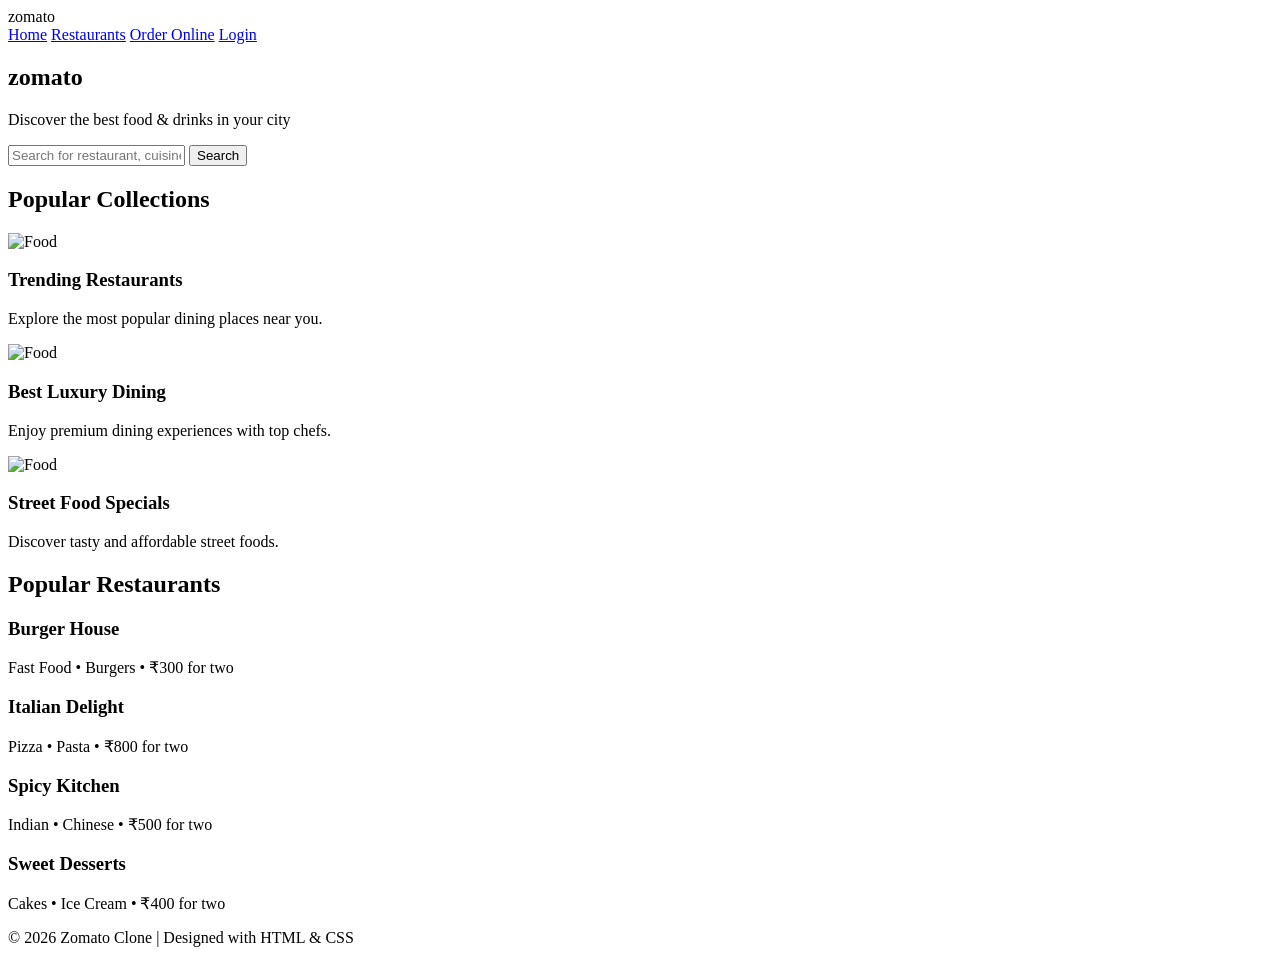
==== index.html @ 77cdd19b "Added index page" ====
<!DOCTYPE html>
<html lang="en">
<head>
  <meta charset="UTF-8">
  <meta name="viewport" content="width=device-width, initial-scale=1.0">

  <title>Zomato Clone</title>

  <link rel="stylesheet" href="style.css">
</head>

<body>

  <!-- Header -->

  <header>

    <div class="logo">zomato</div>

    <nav>
      <a href="#">Home</a>
      <a href="#">Restaurants</a>
      <a href="#">Order Online</a>
      <a href="#">Login</a>
    </nav>

  </header>

  <!-- Hero Section -->

  <section class="hero">

    <div class="hero-content">

      <h1>zomato</h1>

      <p>Discover the best food & drinks in your city</p>

      <div class="search-box">

        <input type="text" placeholder="Search for restaurant, cuisine or dish">

        <button>Search</button>

      </div>

    </div>

  </section>

  <!-- Collections Section -->

  <section class="collections">

    <h2>Popular Collections</h2>

    <div class="card-container">

      <div class="card">

        <img src="https://images.unsplash.com/photo-1504674900247-0877df9cc836?q=80&w=1200&auto=format&fit=crop" alt="Food">

        <div class="card-content">

          <h3>Trending Restaurants</h3>

          <p>Explore the most popular dining places near you.</p>

        </div>

      </div>

      <div class="card">

        <img src="https://images.unsplash.com/photo-1540189549336-e6e99c3679fe?q=80&w=1200&auto=format&fit=crop" alt="Food">

        <div class="card-content">

          <h3>Best Luxury Dining</h3>

          <p>Enjoy premium dining experiences with top chefs.</p>

        </div>

      </div>

      <div class="card">

        <img src="https://images.unsplash.com/photo-1550547660-d9450f859349?q=80&w=1200&auto=format&fit=crop" alt="Food">

        <div class="card-content">

          <h3>Street Food Specials</h3>

          <p>Discover tasty and affordable street foods.</p>

        </div>

      </div>

    </div>

  </section>

  <!-- Restaurants -->

  <section class="restaurants">

    <h2>Popular Restaurants</h2>

    <div class="restaurant-list">

      <div class="restaurant">

        <h3>Burger House</h3>

        <p>Fast Food • Burgers • ₹300 for two</p>

      </div>

      <div class="restaurant">

        <h3>Italian Delight</h3>

        <p>Pizza • Pasta • ₹800 for two</p>

      </div>

      <div class="restaurant">

        <h3>Spicy Kitchen</h3>

        <p>Indian • Chinese • ₹500 for two</p>

      </div>

      <div class="restaurant">

        <h3>Sweet Desserts</h3>

        <p>Cakes • Ice Cream • ₹400 for two</p>

      </div>

    </div>

  </section>

  <!-- Footer -->

  <footer>

    <p>© 2026 Zomato Clone | Designed with HTML & CSS</p>

  </footer>

</body>
</html>
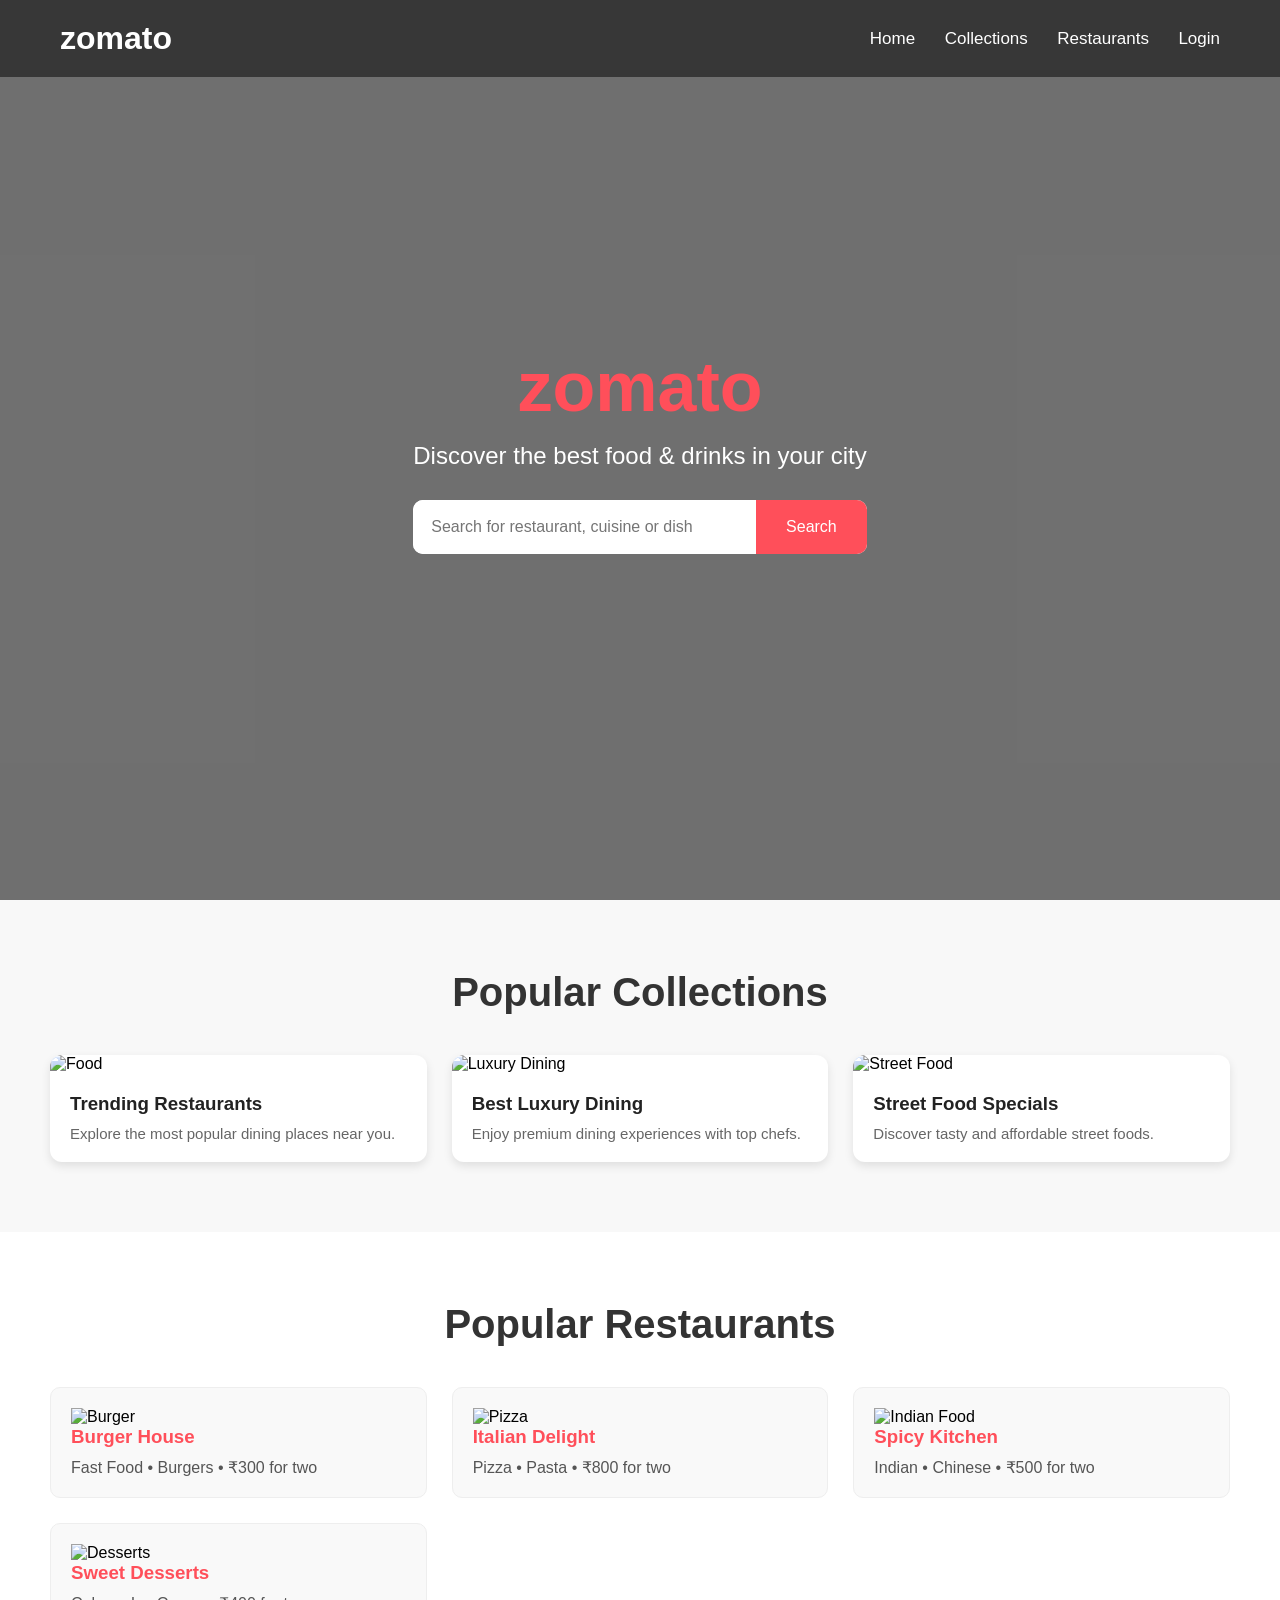
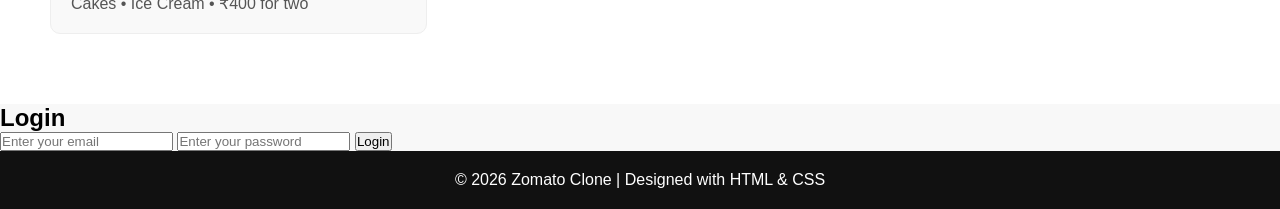
==== commit 3de4cd91: "New index file" ====
--- a/index.html
+++ b/index.html
@@ -1,158 +1,214 @@
 <!DOCTYPE html>
 <html lang="en">
+
 <head>
-  <meta charset="UTF-8">
-  <meta name="viewport" content="width=device-width, initial-scale=1.0">
-
-  <title>Zomato Clone</title>
-
-  <link rel="stylesheet" href="style.css">
+
+    <meta charset="UTF-8">
+    <meta name="viewport" content="width=device-width, initial-scale=1.0">
+
+    <title>Zomato Clone</title>
+
+    <link rel="stylesheet" href="style.css">
+
 </head>
 
 <body>
 
-  <!-- Header -->
-
-  <header>
-
-    <div class="logo">zomato</div>
-
-    <nav>
-      <a href="#">Home</a>
-      <a href="#">Restaurants</a>
-      <a href="#">Order Online</a>
-      <a href="#">Login</a>
-    </nav>
-
-  </header>
-
-  <!-- Hero Section -->
-
-  <section class="hero">
-
-    <div class="hero-content">
-
-      <h1>zomato</h1>
-
-      <p>Discover the best food & drinks in your city</p>
-
-      <div class="search-box">
-
-        <input type="text" placeholder="Search for restaurant, cuisine or dish">
-
-        <button>Search</button>
-
-      </div>
-
-    </div>
-
-  </section>
-
-  <!-- Collections Section -->
-
-  <section class="collections">
-
-    <h2>Popular Collections</h2>
-
-    <div class="card-container">
-
-      <div class="card">
-
-        <img src="https://images.unsplash.com/photo-1504674900247-0877df9cc836?q=80&w=1200&auto=format&fit=crop" alt="Food">
-
-        <div class="card-content">
-
-          <h3>Trending Restaurants</h3>
-
-          <p>Explore the most popular dining places near you.</p>
+    <!-- Header -->
+
+    <header>
+
+        <div class="logo">zomato</div>
+
+        <nav>
+
+            <a href="#home">Home</a>
+            <a href="#collections">Collections</a>
+            <a href="#restaurants">Restaurants</a>
+            <a href="#login">Login</a>
+
+        </nav>
+
+    </header>
+
+    <!-- Hero Section -->
+
+    <section class="hero" id="home">
+
+        <div class="hero-content">
+
+            <h1>zomato</h1>
+
+            <p>Discover the best food & drinks in your city</p>
+
+            <div class="search-box">
+
+                <input type="text"
+                    placeholder="Search for restaurant, cuisine or dish">
+
+                <button>Search</button>
+
+            </div>
 
         </div>
 
-      </div>
-
-      <div class="card">
-
-        <img src="https://images.unsplash.com/photo-1540189549336-e6e99c3679fe?q=80&w=1200&auto=format&fit=crop" alt="Food">
-
-        <div class="card-content">
-
-          <h3>Best Luxury Dining</h3>
-
-          <p>Enjoy premium dining experiences with top chefs.</p>
+    </section>
+
+    <!-- Collections -->
+
+    <section class="collections" id="collections">
+
+        <h2>Popular Collections</h2>
+
+        <div class="card-container">
+
+            <div class="card">
+
+                <img src="https://images.unsplash.com/photo-1504674900247-0877df9cc836?q=80&w=1200&auto=format&fit=crop"
+                    alt="Food">
+
+                <div class="card-content">
+
+                    <h3>Trending Restaurants</h3>
+
+                    <p>Explore the most popular dining places near you.</p>
+
+                </div>
+
+            </div>
+
+            <div class="card">
+
+                <img src="https://images.unsplash.com/photo-1540189549336-e6e99c3679fe?q=80&w=1200&auto=format&fit=crop"
+                    alt="Luxury Dining">
+
+                <div class="card-content">
+
+                    <h3>Best Luxury Dining</h3>
+
+                    <p>Enjoy premium dining experiences with top chefs.</p>
+
+                </div>
+
+            </div>
+
+            <div class="card">
+
+                <img src="https://images.unsplash.com/photo-1550547660-d9450f859349?q=80&w=1200&auto=format&fit=crop"
+                    alt="Street Food">
+
+                <div class="card-content">
+
+                    <h3>Street Food Specials</h3>
+
+                    <p>Discover tasty and affordable street foods.</p>
+
+                </div>
+
+            </div>
 
         </div>
 
-      </div>
-
-      <div class="card">
-
-        <img src="https://images.unsplash.com/photo-1550547660-d9450f859349?q=80&w=1200&auto=format&fit=crop" alt="Food">
-
-        <div class="card-content">
-
-          <h3>Street Food Specials</h3>
-
-          <p>Discover tasty and affordable street foods.</p>
+    </section>
+
+    <!-- Restaurants -->
+
+    <section class="restaurants" id="restaurants">
+
+        <h2>Popular Restaurants</h2>
+
+        <div class="restaurant-list">
+
+            <div class="restaurant">
+
+                <img src="https://images.unsplash.com/photo-1568901346375-23c9450c58cd?q=80&w=1200&auto=format&fit=crop"
+                    alt="Burger">
+
+                <div class="restaurant-content">
+
+                    <h3>Burger House</h3>
+
+                    <p>Fast Food • Burgers • ₹300 for two</p>
+
+                </div>
+
+            </div>
+
+            <div class="restaurant">
+
+                <img src="https://images.unsplash.com/photo-1513104890138-7c749659a591?q=80&w=1200&auto=format&fit=crop"
+                    alt="Pizza">
+
+                <div class="restaurant-content">
+
+                    <h3>Italian Delight</h3>
+
+                    <p>Pizza • Pasta • ₹800 for two</p>
+
+                </div>
+
+            </div>
+
+            <div class="restaurant">
+
+                <img src="https://images.unsplash.com/photo-1585937421612-70a008356fbe?q=80&w=1200&auto=format&fit=crop"
+                    alt="Indian Food">
+
+                <div class="restaurant-content">
+
+                    <h3>Spicy Kitchen</h3>
+
+                    <p>Indian • Chinese • ₹500 for two</p>
+
+                </div>
+
+            </div>
+
+            <div class="restaurant">
+
+                <img src="https://images.unsplash.com/photo-1551024601-bec78aea704b?q=80&w=1200&auto=format&fit=crop"
+                    alt="Desserts">
+
+                <div class="restaurant-content">
+
+                    <h3>Sweet Desserts</h3>
+
+                    <p>Cakes • Ice Cream • ₹400 for two</p>
+
+                </div>
+
+            </div>
 
         </div>
 
-      </div>
-
-    </div>
-
-  </section>
-
-  <!-- Restaurants -->
-
-  <section class="restaurants">
-
-    <h2>Popular Restaurants</h2>
-
-    <div class="restaurant-list">
-
-      <div class="restaurant">
-
-        <h3>Burger House</h3>
-
-        <p>Fast Food • Burgers • ₹300 for two</p>
-
-      </div>
-
-      <div class="restaurant">
-
-        <h3>Italian Delight</h3>
-
-        <p>Pizza • Pasta • ₹800 for two</p>
-
-      </div>
-
-      <div class="restaurant">
-
-        <h3>Spicy Kitchen</h3>
-
-        <p>Indian • Chinese • ₹500 for two</p>
-
-      </div>
-
-      <div class="restaurant">
-
-        <h3>Sweet Desserts</h3>
-
-        <p>Cakes • Ice Cream • ₹400 for two</p>
-
-      </div>
-
-    </div>
-
-  </section>
-
-  <!-- Footer -->
-
-  <footer>
-
-    <p>© 2026 Zomato Clone | Designed with HTML & CSS</p>
-
-  </footer>
+    </section>
+
+    <!-- Login -->
+
+    <section class="login-section" id="login">
+
+        <h2>Login</h2>
+
+        <form>
+
+            <input type="email" placeholder="Enter your email">
+
+            <input type="password" placeholder="Enter your password">
+
+            <button type="submit">Login</button>
+
+        </form>
+
+    </section>
+
+    <!-- Footer -->
+
+    <footer>
+
+        <p>© 2026 Zomato Clone | Designed with HTML & CSS</p>
+
+    </footer>
 
 </body>
+
 </html>
--- a/style.css
+++ b/style.css
@@ -0,0 +1,243 @@
+*{
+  margin:0;
+  padding:0;
+  box-sizing:border-box;
+  font-family:Arial, sans-serif;
+}
+
+body{
+  background:#f8f8f8;
+}
+
+/* Header */
+
+header{
+  background:rgba(0,0,0,0.5);
+  position:absolute;
+  width:100%;
+  padding:20px 60px;
+  display:flex;
+  justify-content:space-between;
+  align-items:center;
+  z-index:100;
+}
+
+.logo{
+  color:white;
+  font-size:32px;
+  font-weight:bold;
+}
+
+nav a{
+  color:white;
+  text-decoration:none;
+  margin-left:25px;
+  font-size:17px;
+  transition:0.3s;
+}
+
+nav a:hover{
+  color:#ff4f5a;
+}
+
+/* Hero Section */
+
+.hero{
+  height:100vh;
+  background:url('https://images.unsplash.com/photo-1504674900247-0877df9cc836?q=80&w=1600&auto=format&fit=crop') no-repeat center center/cover;
+  display:flex;
+  justify-content:center;
+  align-items:center;
+  text-align:center;
+  color:white;
+  position:relative;
+}
+
+.hero::before{
+  content:'';
+  position:absolute;
+  top:0;
+  left:0;
+  width:100%;
+  height:100%;
+  background:rgba(0,0,0,0.55);
+}
+
+.hero-content{
+  position:relative;
+  z-index:2;
+  max-width:800px;
+  padding:20px;
+}
+
+.hero-content h1{
+  font-size:70px;
+  margin-bottom:15px;
+  color:#ff4f5a;
+}
+
+.hero-content p{
+  font-size:24px;
+  margin-bottom:30px;
+}
+
+.search-box{
+  display:flex;
+  background:white;
+  border-radius:10px;
+  overflow:hidden;
+  max-width:700px;
+  margin:auto;
+}
+
+.search-box input{
+  flex:1;
+  padding:18px;
+  border:none;
+  outline:none;
+  font-size:16px;
+}
+
+.search-box button{
+  background:#ff4f5a;
+  color:white;
+  border:none;
+  padding:18px 30px;
+  cursor:pointer;
+  font-size:16px;
+  transition:0.3s;
+}
+
+.search-box button:hover{
+  background:#e63e49;
+}
+
+/* Collections */
+
+.collections{
+  padding:70px 50px;
+}
+
+.collections h2{
+  text-align:center;
+  margin-bottom:40px;
+  font-size:40px;
+  color:#333;
+}
+
+.card-container{
+  display:grid;
+  grid-template-columns:repeat(auto-fit,minmax(250px,1fr));
+  gap:25px;
+}
+
+.card{
+  background:white;
+  border-radius:12px;
+  overflow:hidden;
+  box-shadow:0 4px 10px rgba(0,0,0,0.1);
+  transition:0.3s;
+}
+
+.card:hover{
+  transform:translateY(-8px);
+}
+
+.card img{
+  width:100%;
+  height:220px;
+  object-fit:cover;
+}
+
+.card-content{
+  padding:20px;
+}
+
+.card-content h3{
+  margin-bottom:10px;
+  color:#222;
+}
+
+.card-content p{
+  color:#666;
+  font-size:15px;
+}
+
+/* Restaurants */
+
+.restaurants{
+  padding:70px 50px;
+  background:#fff;
+}
+
+.restaurants h2{
+  text-align:center;
+  margin-bottom:40px;
+  font-size:40px;
+  color:#333;
+}
+
+.restaurant-list{
+  display:grid;
+  grid-template-columns:repeat(auto-fit,minmax(280px,1fr));
+  gap:25px;
+}
+
+.restaurant{
+  background:#f9f9f9;
+  padding:20px;
+  border-radius:10px;
+  transition:0.3s;
+  border:1px solid #eee;
+}
+
+.restaurant:hover{
+  box-shadow:0 4px 12px rgba(0,0,0,0.15);
+}
+
+.restaurant h3{
+  color:#ff4f5a;
+  margin-bottom:10px;
+}
+
+.restaurant p{
+  color:#555;
+}
+
+/* Footer */
+
+footer{
+  background:#111;
+  color:white;
+  text-align:center;
+  padding:20px;
+}
+
+/* Responsive */
+
+@media(max-width:768px){
+
+  header{
+    flex-direction:column;
+  }
+
+  nav{
+    margin-top:15px;
+  }
+
+  .hero-content h1{
+    font-size:50px;
+  }
+
+  .hero-content p{
+    font-size:18px;
+  }
+
+  .search-box{
+    flex-direction:column;
+  }
+
+  .search-box button{
+    width:100%;
+  }
+}
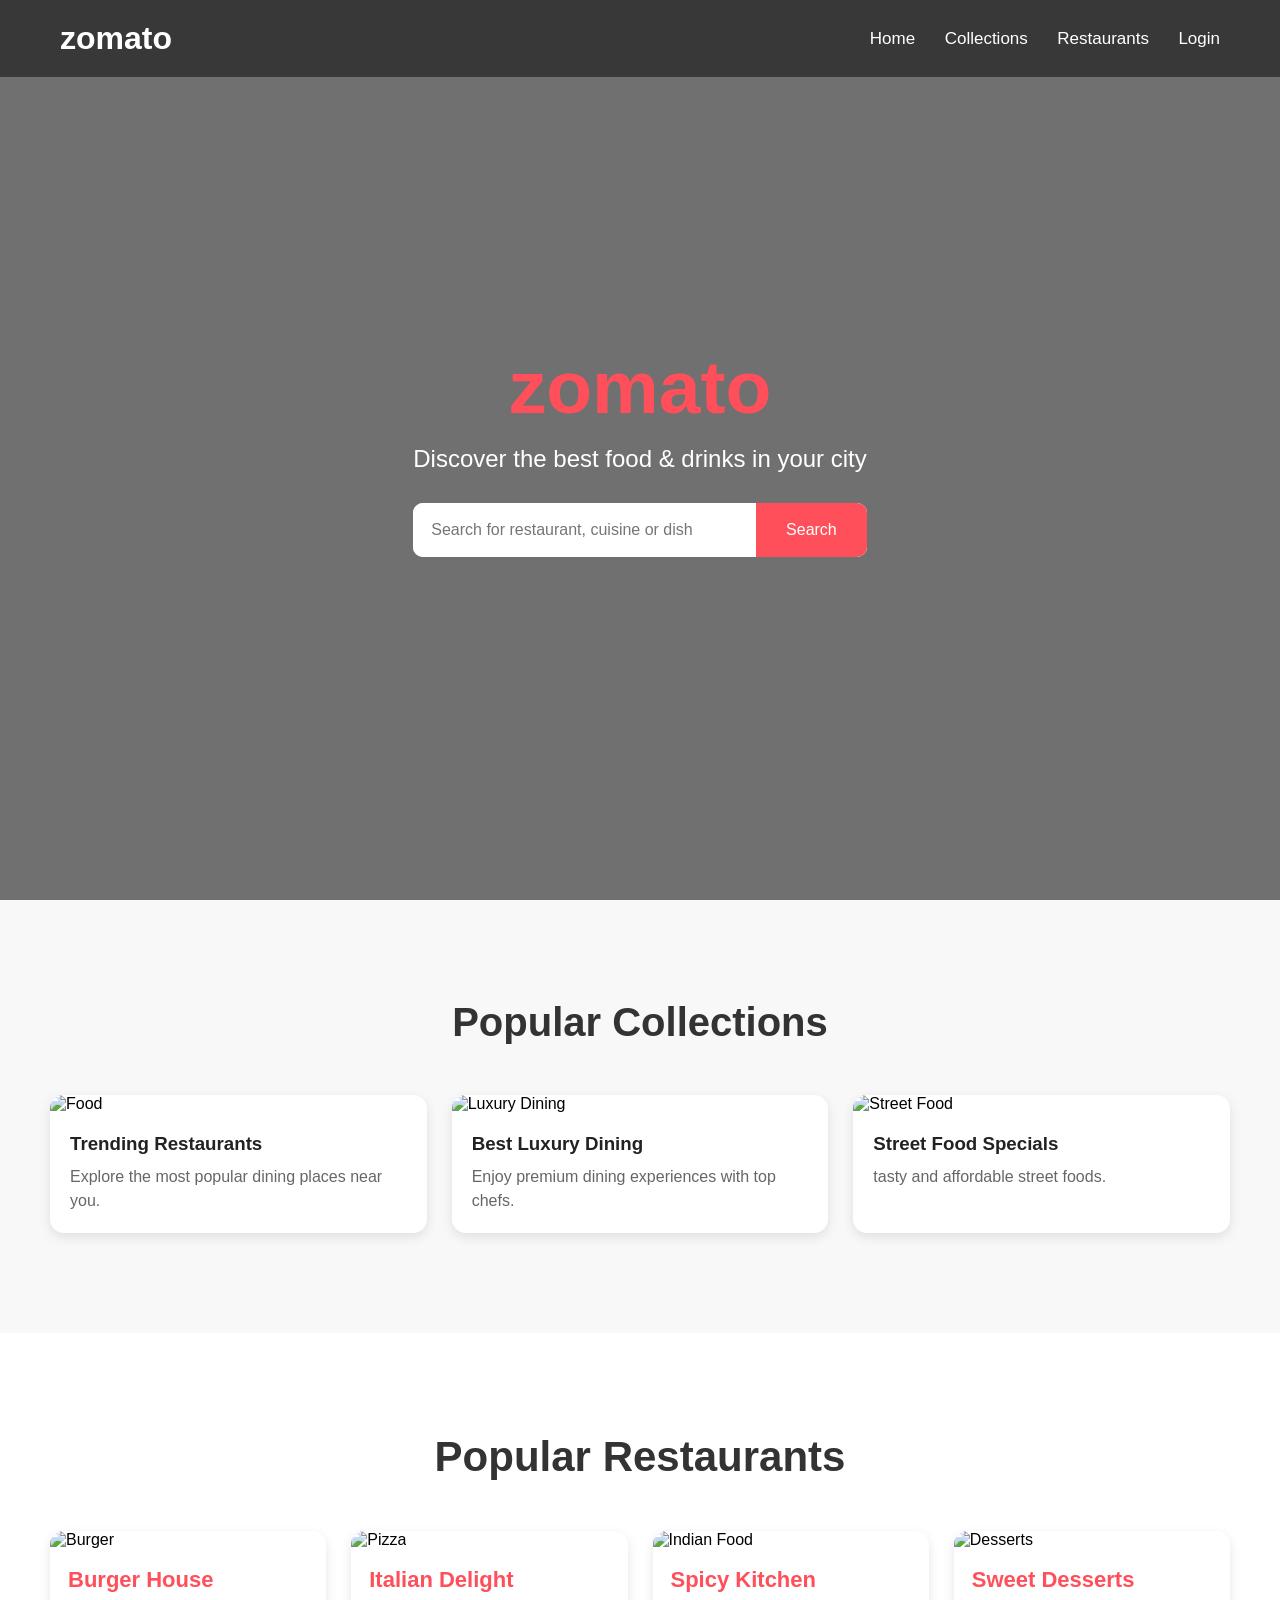
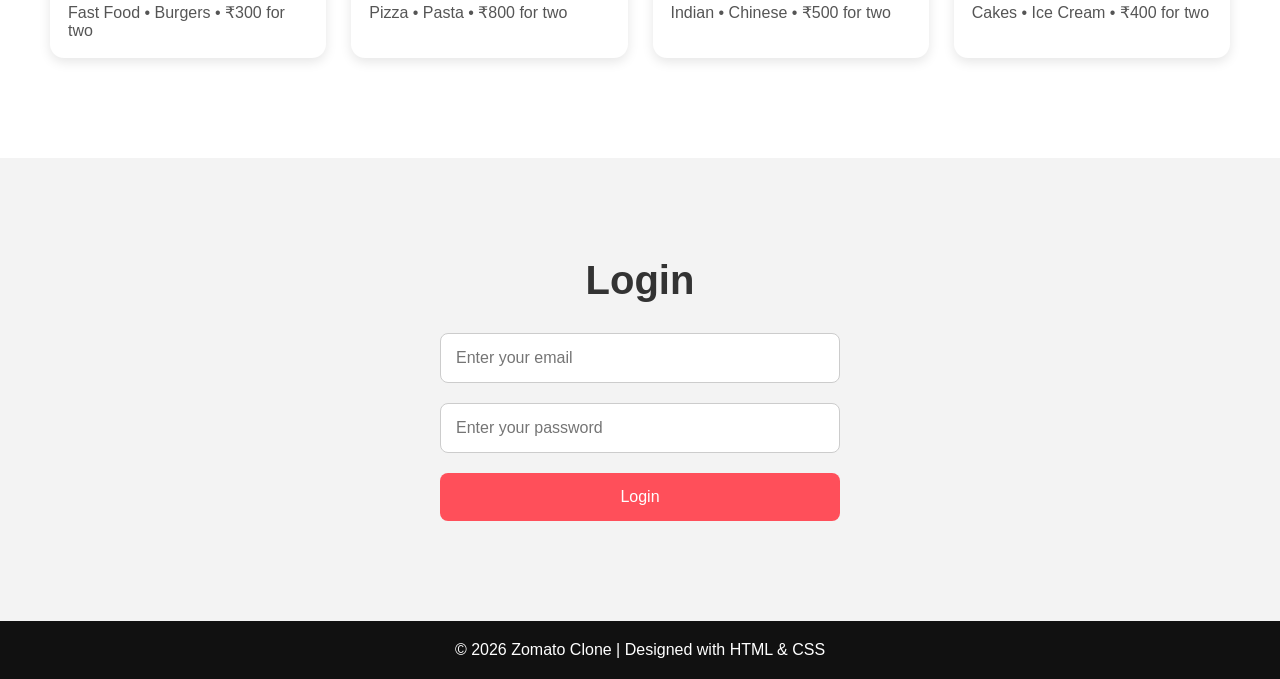
==== commit e34df96b: "updated code" ====
--- a/index.html
+++ b/index.html
@@ -101,7 +101,7 @@
 
                     <h3>Street Food Specials</h3>
 
-                    <p>Discover tasty and affordable street foods.</p>
+                    <p>tasty and affordable street foods.</p>
 
                 </div>
 
--- a/style.css
+++ b/style.css
@@ -1,243 +1,309 @@
-*{
-  margin:0;
-  padding:0;
-  box-sizing:border-box;
-  font-family:Arial, sans-serif;
-}
-
-body{
-  background:#f8f8f8;
+* {
+    margin: 0;
+    padding: 0;
+    box-sizing: border-box;
+    font-family: Arial, sans-serif;
+}
+
+html {
+    scroll-behavior: smooth;
+    scroll-padding-top: 90px;
+}
+
+body {
+    background: #f8f8f8;
 }
 
 /* Header */
 
-header{
-  background:rgba(0,0,0,0.5);
-  position:absolute;
-  width:100%;
-  padding:20px 60px;
-  display:flex;
-  justify-content:space-between;
-  align-items:center;
-  z-index:100;
-}
-
-.logo{
-  color:white;
-  font-size:32px;
-  font-weight:bold;
-}
-
-nav a{
-  color:white;
-  text-decoration:none;
-  margin-left:25px;
-  font-size:17px;
-  transition:0.3s;
-}
-
-nav a:hover{
-  color:#ff4f5a;
+header {
+    background: rgba(0, 0, 0, 0.5);
+    position: fixed;
+    width: 100%;
+    padding: 20px 60px;
+    display: flex;
+    justify-content: space-between;
+    align-items: center;
+    z-index: 1000;
+}
+
+.logo {
+    color: white;
+    font-size: 32px;
+    font-weight: bold;
+}
+
+nav a {
+    color: white;
+    text-decoration: none;
+    margin-left: 25px;
+    font-size: 17px;
+    transition: 0.3s;
+}
+
+nav a:hover {
+    color: #ff4f5a;
 }
 
 /* Hero Section */
 
-.hero{
-  height:100vh;
-  background:url('https://images.unsplash.com/photo-1504674900247-0877df9cc836?q=80&w=1600&auto=format&fit=crop') no-repeat center center/cover;
-  display:flex;
-  justify-content:center;
-  align-items:center;
-  text-align:center;
-  color:white;
-  position:relative;
-}
-
-.hero::before{
-  content:'';
-  position:absolute;
-  top:0;
-  left:0;
-  width:100%;
-  height:100%;
-  background:rgba(0,0,0,0.55);
-}
-
-.hero-content{
-  position:relative;
-  z-index:2;
-  max-width:800px;
-  padding:20px;
-}
-
-.hero-content h1{
-  font-size:70px;
-  margin-bottom:15px;
-  color:#ff4f5a;
-}
-
-.hero-content p{
-  font-size:24px;
-  margin-bottom:30px;
-}
-
-.search-box{
-  display:flex;
-  background:white;
-  border-radius:10px;
-  overflow:hidden;
-  max-width:700px;
-  margin:auto;
-}
-
-.search-box input{
-  flex:1;
-  padding:18px;
-  border:none;
-  outline:none;
-  font-size:16px;
-}
-
-.search-box button{
-  background:#ff4f5a;
-  color:white;
-  border:none;
-  padding:18px 30px;
-  cursor:pointer;
-  font-size:16px;
-  transition:0.3s;
-}
-
-.search-box button:hover{
-  background:#e63e49;
+.hero {
+    height: 100vh;
+    background:
+        linear-gradient(rgba(0,0,0,0.55),
+        rgba(0,0,0,0.55)),
+        url('https://images.unsplash.com/photo-1504674900247-0877df9cc836?q=80&w=1600&auto=format&fit=crop');
+
+    background-size: cover;
+    background-position: center;
+
+    display: flex;
+    justify-content: center;
+    align-items: center;
+    text-align: center;
+
+    color: white;
+}
+
+.hero-content {
+    max-width: 800px;
+    padding: 20px;
+}
+
+.hero-content h1 {
+    font-size: 75px;
+    color: #ff4f5a;
+    margin-bottom: 15px;
+}
+
+.hero-content p {
+    font-size: 24px;
+    margin-bottom: 30px;
+}
+
+.search-box {
+    display: flex;
+    background: white;
+    border-radius: 10px;
+    overflow: hidden;
+    max-width: 700px;
+    margin: auto;
+}
+
+.search-box input {
+    flex: 1;
+    padding: 18px;
+    border: none;
+    outline: none;
+    font-size: 16px;
+}
+
+.search-box button {
+    background: #ff4f5a;
+    color: white;
+    border: none;
+    padding: 18px 30px;
+    cursor: pointer;
+    font-size: 16px;
+    transition: 0.3s;
+}
+
+.search-box button:hover {
+    background: #e63e49;
 }
 
 /* Collections */
 
-.collections{
-  padding:70px 50px;
-}
-
-.collections h2{
-  text-align:center;
-  margin-bottom:40px;
-  font-size:40px;
-  color:#333;
-}
-
-.card-container{
-  display:grid;
-  grid-template-columns:repeat(auto-fit,minmax(250px,1fr));
-  gap:25px;
-}
-
-.card{
-  background:white;
-  border-radius:12px;
-  overflow:hidden;
-  box-shadow:0 4px 10px rgba(0,0,0,0.1);
-  transition:0.3s;
-}
-
-.card:hover{
-  transform:translateY(-8px);
-}
-
-.card img{
-  width:100%;
-  height:220px;
-  object-fit:cover;
-}
-
-.card-content{
-  padding:20px;
-}
-
-.card-content h3{
-  margin-bottom:10px;
-  color:#222;
-}
-
-.card-content p{
-  color:#666;
-  font-size:15px;
+.collections {
+    padding: 100px 50px;
+}
+
+.collections h2 {
+    text-align: center;
+    font-size: 40px;
+    margin-bottom: 50px;
+    color: #333;
+}
+
+.card-container {
+    display: grid;
+    grid-template-columns: repeat(auto-fit, minmax(280px, 1fr));
+    gap: 25px;
+}
+
+.card {
+    background: white;
+    border-radius: 14px;
+    overflow: hidden;
+    box-shadow: 0 4px 12px rgba(0,0,0,0.1);
+    transition: 0.3s;
+}
+
+.card:hover {
+    transform: translateY(-8px);
+}
+
+.card img {
+    width: 100%;
+    height: 230px;
+    object-fit: cover;
+}
+
+.card-content {
+    padding: 20px;
+}
+
+.card-content h3 {
+    margin-bottom: 10px;
+    color: #222;
+}
+
+.card-content p {
+    color: #666;
+    line-height: 1.5;
 }
 
 /* Restaurants */
 
-.restaurants{
-  padding:70px 50px;
-  background:#fff;
-}
-
-.restaurants h2{
-  text-align:center;
-  margin-bottom:40px;
-  font-size:40px;
-  color:#333;
-}
-
-.restaurant-list{
-  display:grid;
-  grid-template-columns:repeat(auto-fit,minmax(280px,1fr));
-  gap:25px;
-}
-
-.restaurant{
-  background:#f9f9f9;
-  padding:20px;
-  border-radius:10px;
-  transition:0.3s;
-  border:1px solid #eee;
-}
-
-.restaurant:hover{
-  box-shadow:0 4px 12px rgba(0,0,0,0.15);
-}
-
-.restaurant h3{
-  color:#ff4f5a;
-  margin-bottom:10px;
-}
-
-.restaurant p{
-  color:#555;
+.restaurants {
+    padding: 100px 50px;
+    background: white;
+}
+
+.restaurants h2 {
+    text-align: center;
+    font-size: 42px;
+    margin-bottom: 50px;
+    color: #333;
+}
+
+.restaurant-list {
+    display: grid;
+    grid-template-columns: repeat(auto-fit, minmax(260px, 1fr));
+    gap: 25px;
+}
+
+.restaurant {
+    background: white;
+    border-radius: 14px;
+    overflow: hidden;
+    box-shadow: 0 4px 12px rgba(0,0,0,0.1);
+    transition: 0.3s;
+}
+
+.restaurant:hover {
+    transform: translateY(-8px);
+}
+
+.restaurant img {
+    width: 100%;
+    height: 220px;
+    object-fit: cover;
+}
+
+.restaurant-content {
+    padding: 18px;
+}
+
+.restaurant-content h3 {
+    color: #ff4f5a;
+    margin-bottom: 10px;
+    font-size: 22px;
+}
+
+.restaurant-content p {
+    color: #555;
+}
+
+/* Login */
+
+.login-section {
+    padding: 100px 20px;
+    background: #f3f3f3;
+    text-align: center;
+}
+
+.login-section h2 {
+    font-size: 40px;
+    margin-bottom: 30px;
+    color: #333;
+}
+
+.login-section form {
+    max-width: 400px;
+    margin: auto;
+    display: flex;
+    flex-direction: column;
+    gap: 20px;
+}
+
+.login-section input {
+    padding: 15px;
+    border: 1px solid #ccc;
+    border-radius: 8px;
+    font-size: 16px;
+}
+
+.login-section button {
+    padding: 15px;
+    border: none;
+    background: #ff4f5a;
+    color: white;
+    border-radius: 8px;
+    font-size: 16px;
+    cursor: pointer;
+    transition: 0.3s;
+}
+
+.login-section button:hover {
+    background: #e63e49;
 }
 
 /* Footer */
 
-footer{
-  background:#111;
-  color:white;
-  text-align:center;
-  padding:20px;
+footer {
+    background: #111;
+    color: white;
+    text-align: center;
+    padding: 20px;
 }
 
 /* Responsive */
 
-@media(max-width:768px){
-
-  header{
-    flex-direction:column;
-  }
-
-  nav{
-    margin-top:15px;
-  }
-
-  .hero-content h1{
-    font-size:50px;
-  }
-
-  .hero-content p{
-    font-size:18px;
-  }
-
-  .search-box{
-    flex-direction:column;
-  }
-
-  .search-box button{
-    width:100%;
-  }
+@media(max-width:768px) {
+
+    header {
+        flex-direction: column;
+        padding: 20px;
+    }
+
+    nav {
+        margin-top: 15px;
+    }
+
+    nav a {
+        margin: 0 10px;
+    }
+
+    .hero-content h1 {
+        font-size: 50px;
+    }
+
+    .hero-content p {
+        font-size: 18px;
+    }
+
+    .search-box {
+        flex-direction: column;
+    }
+
+    .search-box button {
+        width: 100%;
+    }
+
+    .collections,
+    .restaurants {
+        padding: 80px 20px;
+    }
+
 }
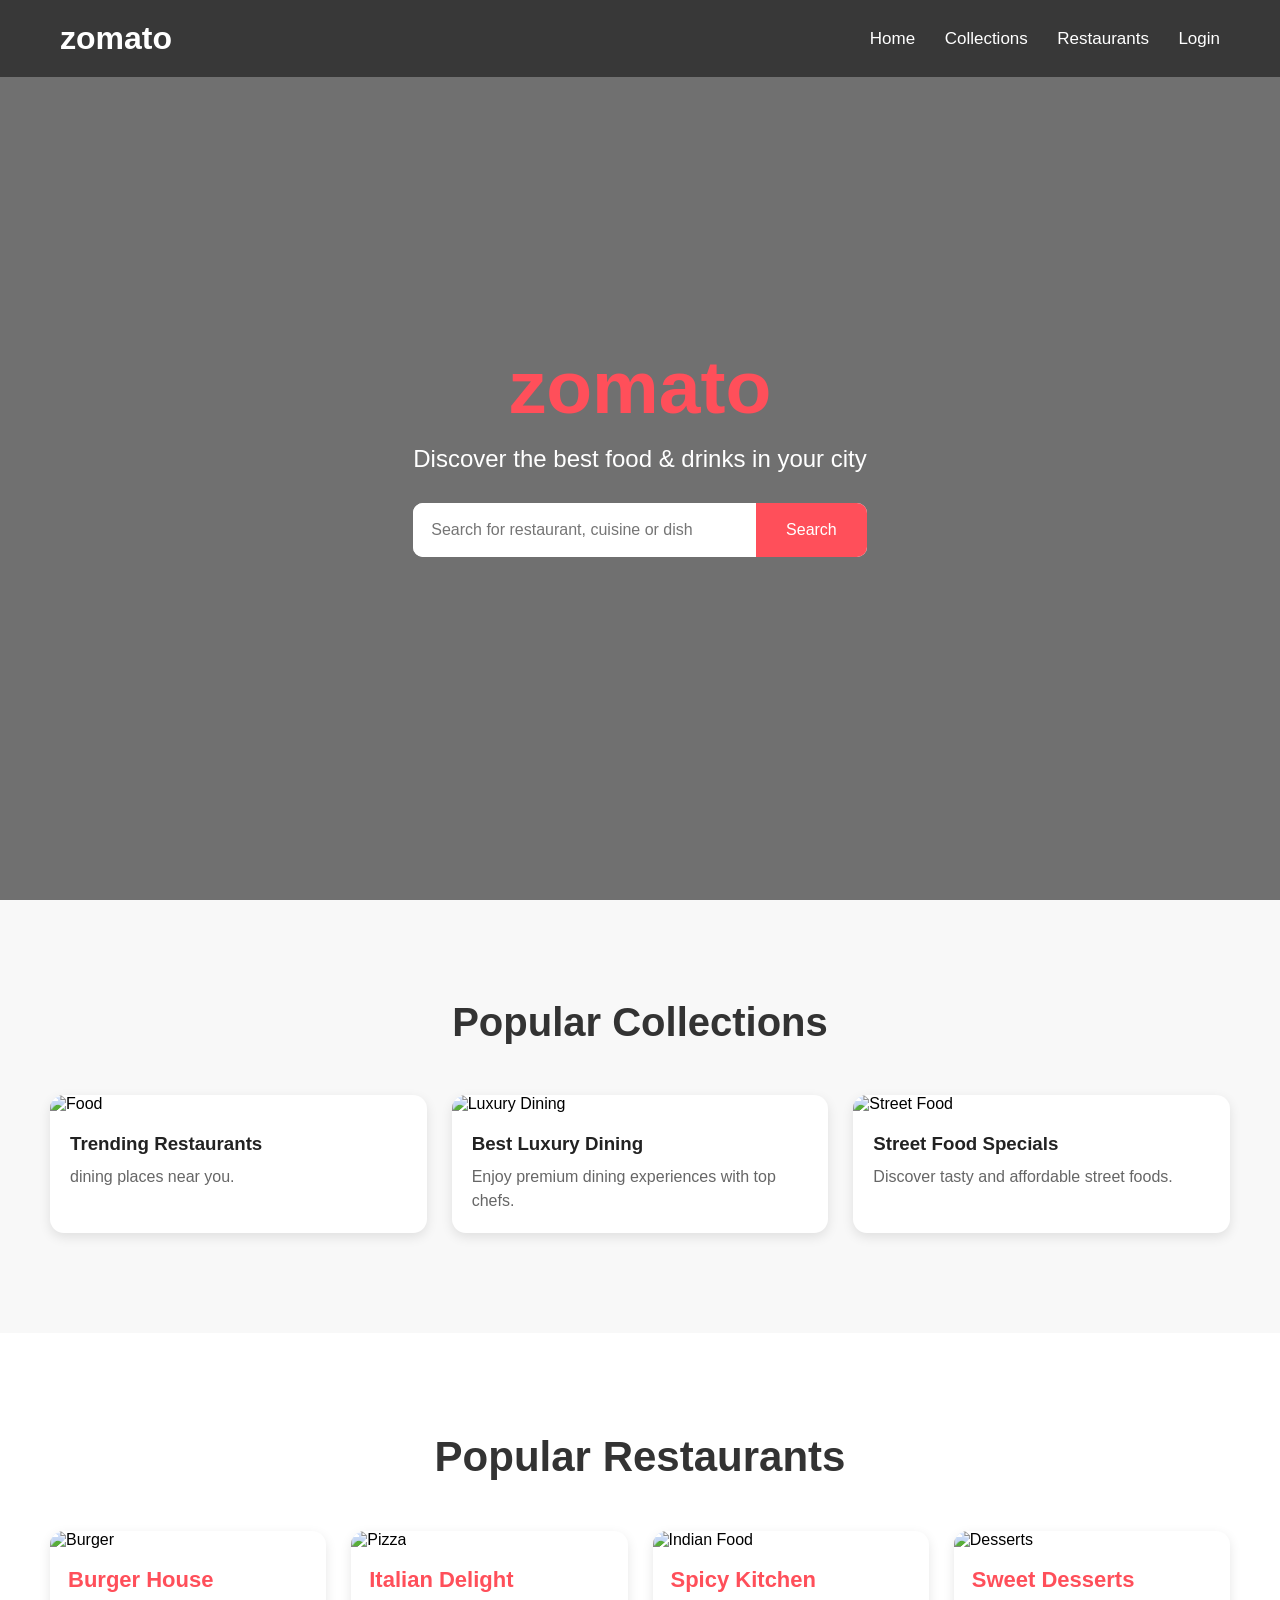
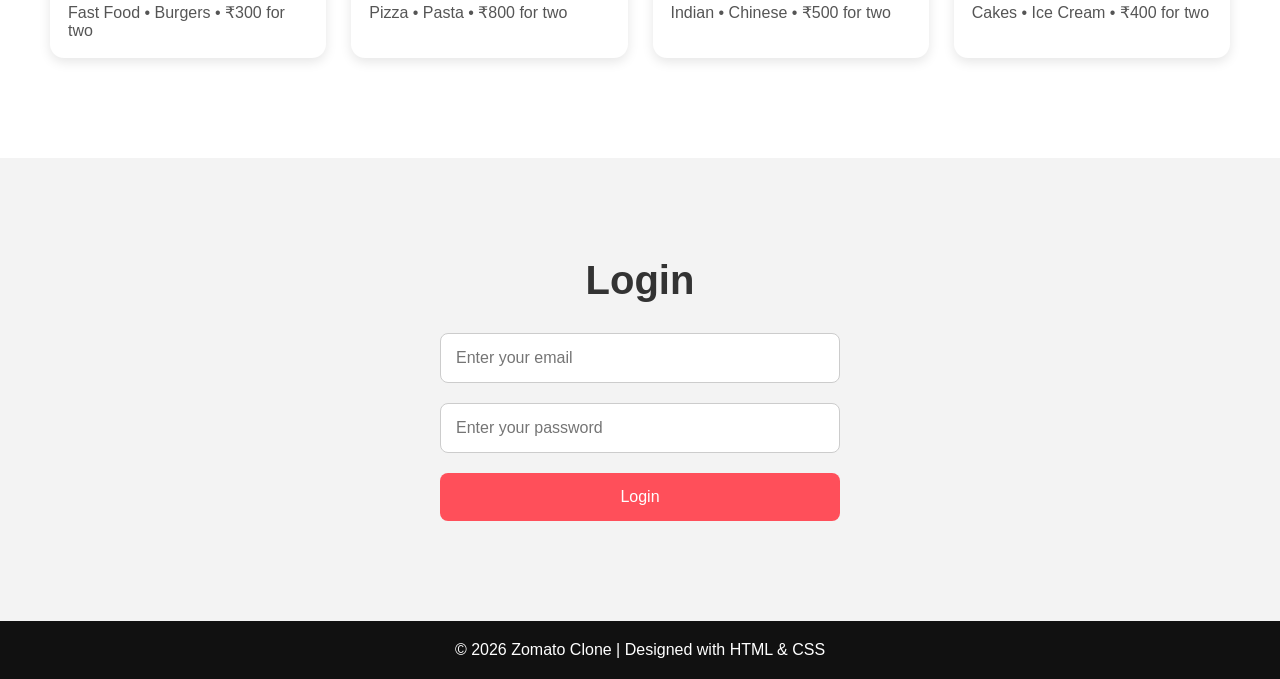
==== commit eb4f09ea: "Updated code" ====
--- a/index.html
+++ b/index.html
@@ -71,7 +71,7 @@
 
                     <h3>Trending Restaurants</h3>
 
-                    <p>Explore the most popular dining places near you.</p>
+                    <p> dining places near you.</p>
 
                 </div>
 
@@ -101,7 +101,7 @@
 
                     <h3>Street Food Specials</h3>
 
-                    <p>tasty and affordable street foods.</p>
+                    <p>Discover tasty and affordable street foods.</p>
 
                 </div>
 
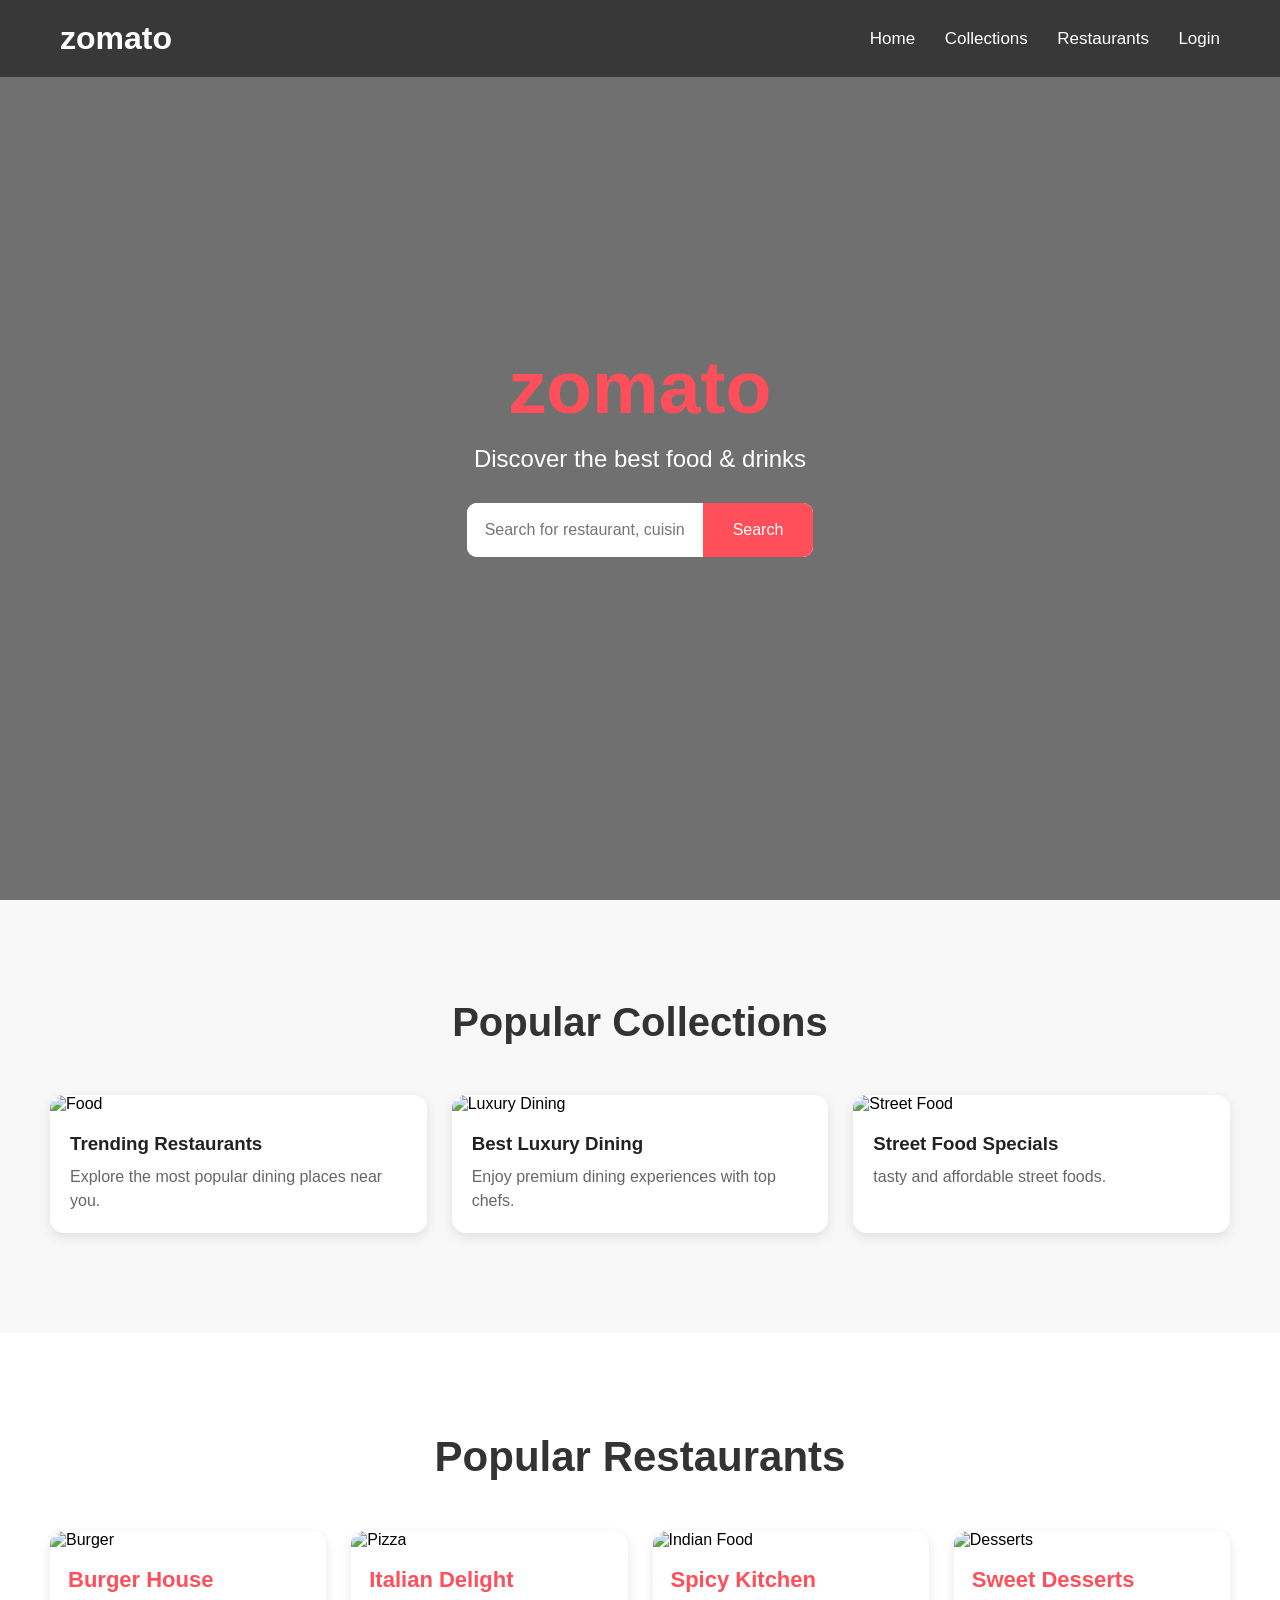
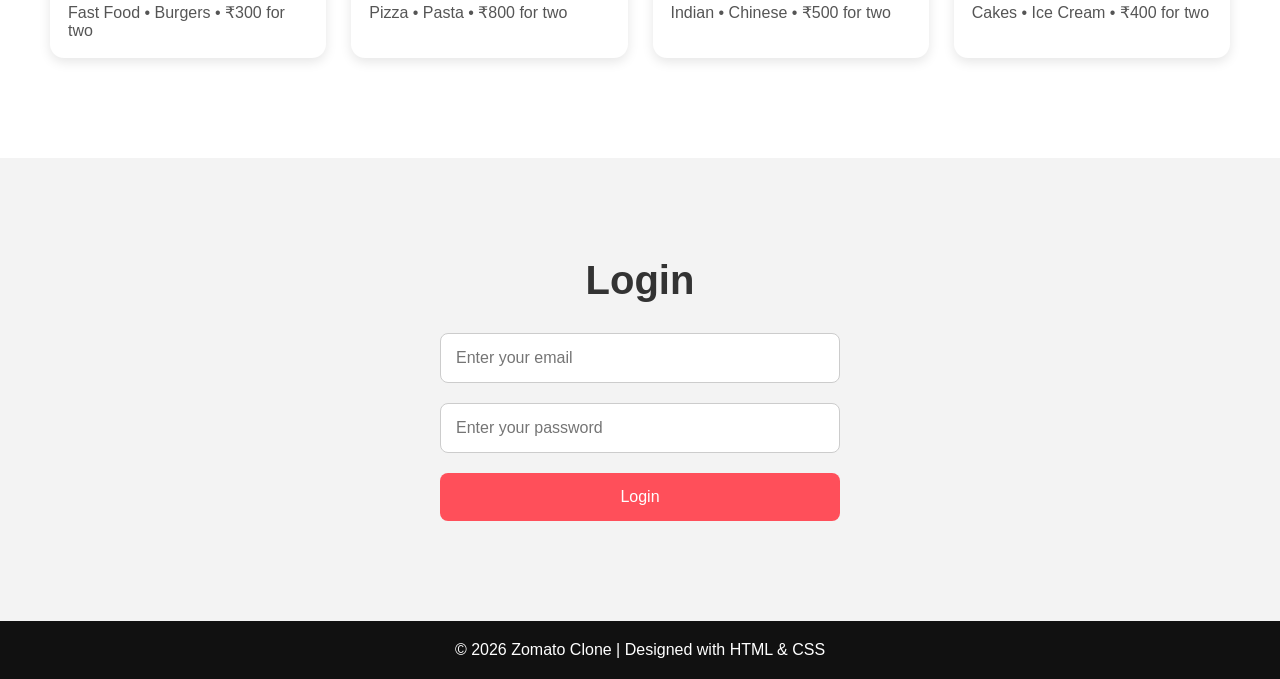
==== commit 227a4835: "changes" ====
--- a/index.html
+++ b/index.html
@@ -39,7 +39,7 @@
 
             <h1>zomato</h1>
 
-            <p>Discover the best food & drinks in your city</p>
+            <p>Discover the best food & drinks</p>
 
             <div class="search-box">
 
@@ -71,7 +71,7 @@
 
                     <h3>Trending Restaurants</h3>
 
-                    <p> dining places near you.</p>
+                    <p>Explore the most popular dining places near you.</p>
 
                 </div>
 
@@ -101,7 +101,7 @@
 
                     <h3>Street Food Specials</h3>
 
-                    <p>Discover tasty and affordable street foods.</p>
+                    <p>tasty and affordable street foods.</p>
 
                 </div>
 
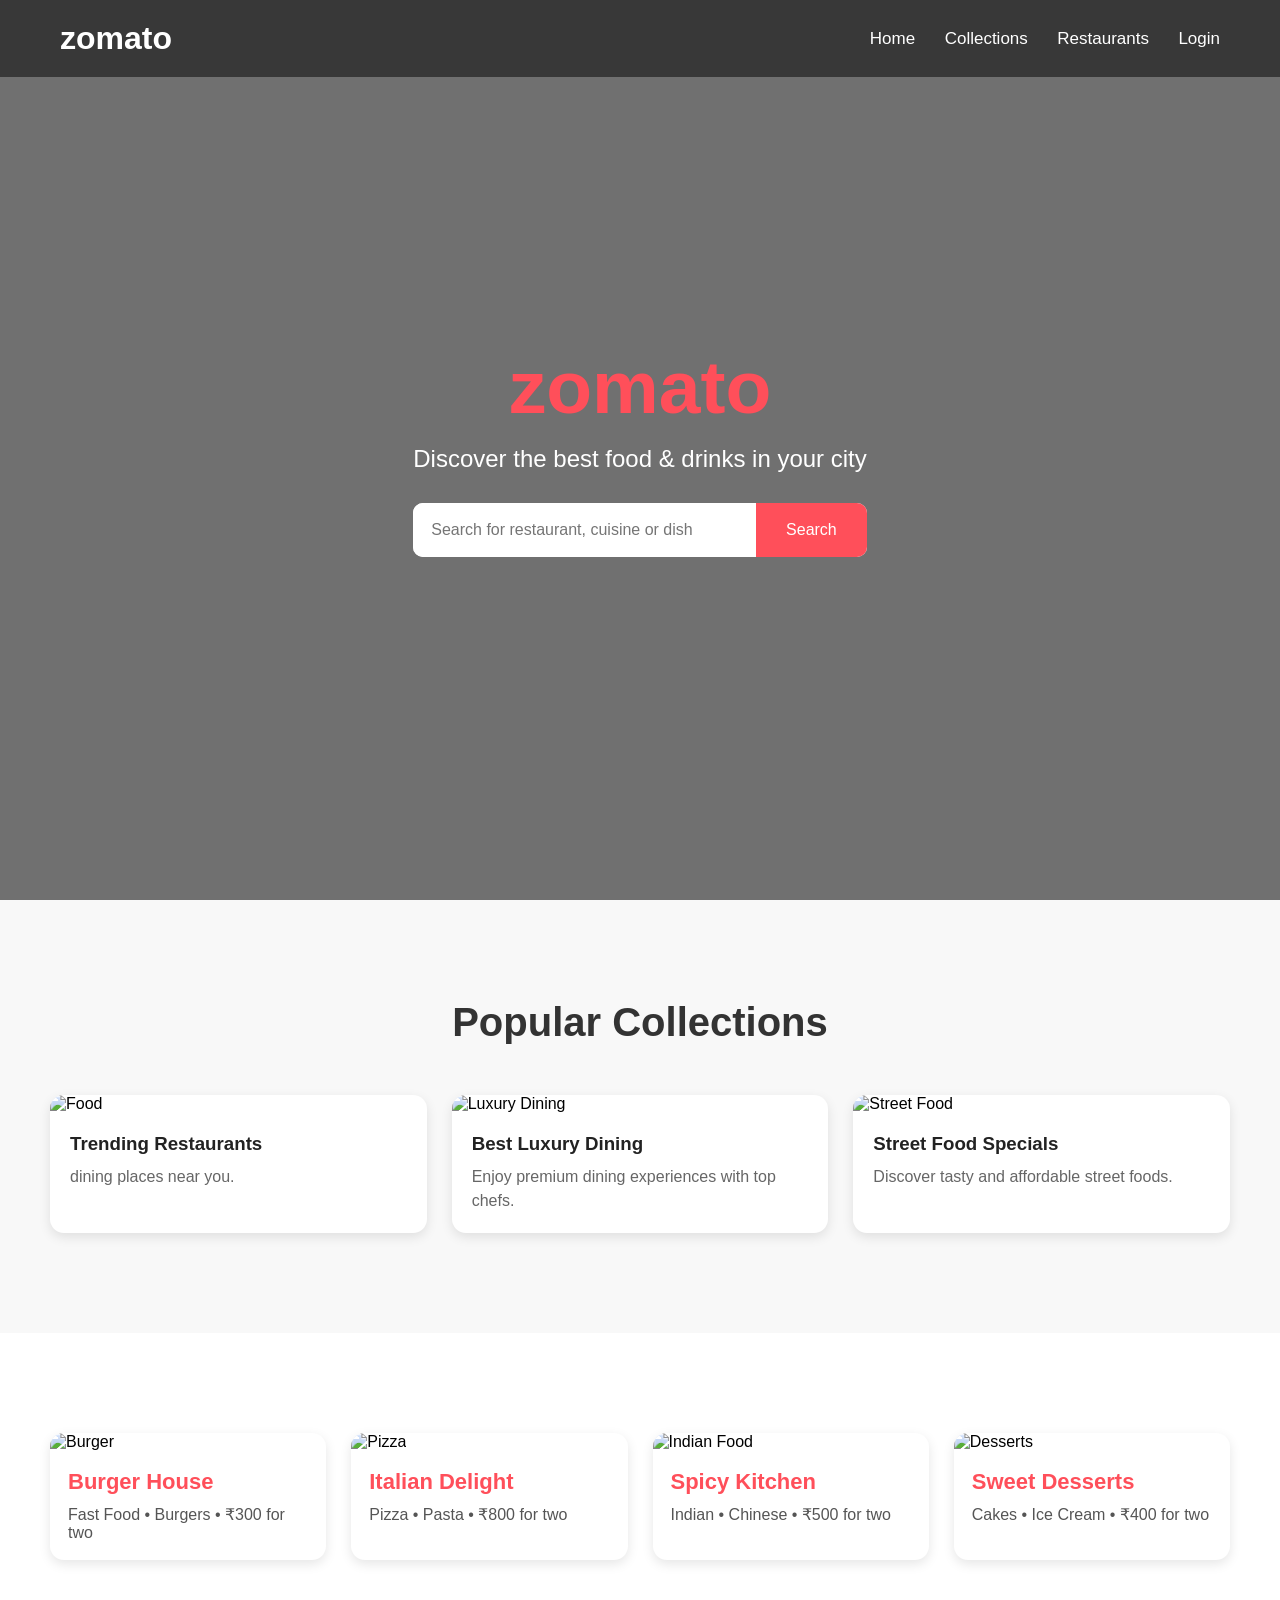
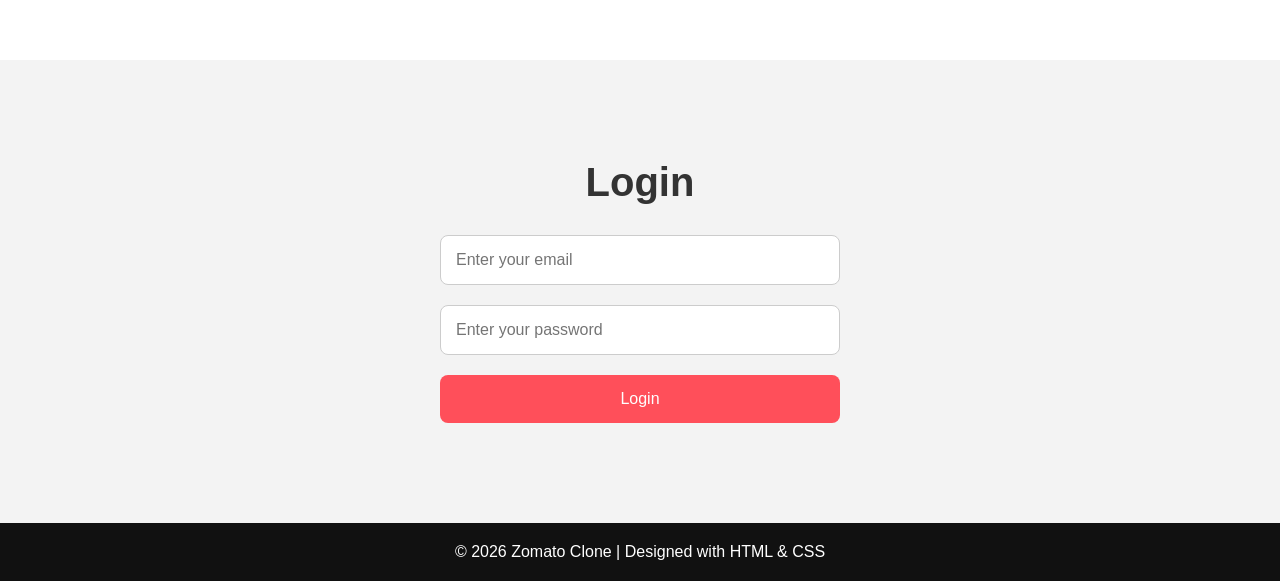
==== commit 12098d7e: "change" ====
--- a/index.html
+++ b/index.html
@@ -39,7 +39,7 @@
 
             <h1>zomato</h1>
 
-            <p>Discover the best food & drinks</p>
+            <p>Discover the best food & drinks in your city</p>
 
             <div class="search-box">
 
@@ -71,7 +71,7 @@
 
                     <h3>Trending Restaurants</h3>
 
-                    <p>Explore the most popular dining places near you.</p>
+                    <p> dining places near you.</p>
 
                 </div>
 
@@ -101,7 +101,7 @@
 
                     <h3>Street Food Specials</h3>
 
-                    <p>tasty and affordable street foods.</p>
+                    <p>Discover tasty and affordable street foods.</p>
 
                 </div>
 
@@ -115,7 +115,7 @@
 
     <section class="restaurants" id="restaurants">
 
-        <h2>Popular Restaurants</h2>
+        <!-- <h2>Popular Restaurants</h2> -->
 
         <div class="restaurant-list">
 
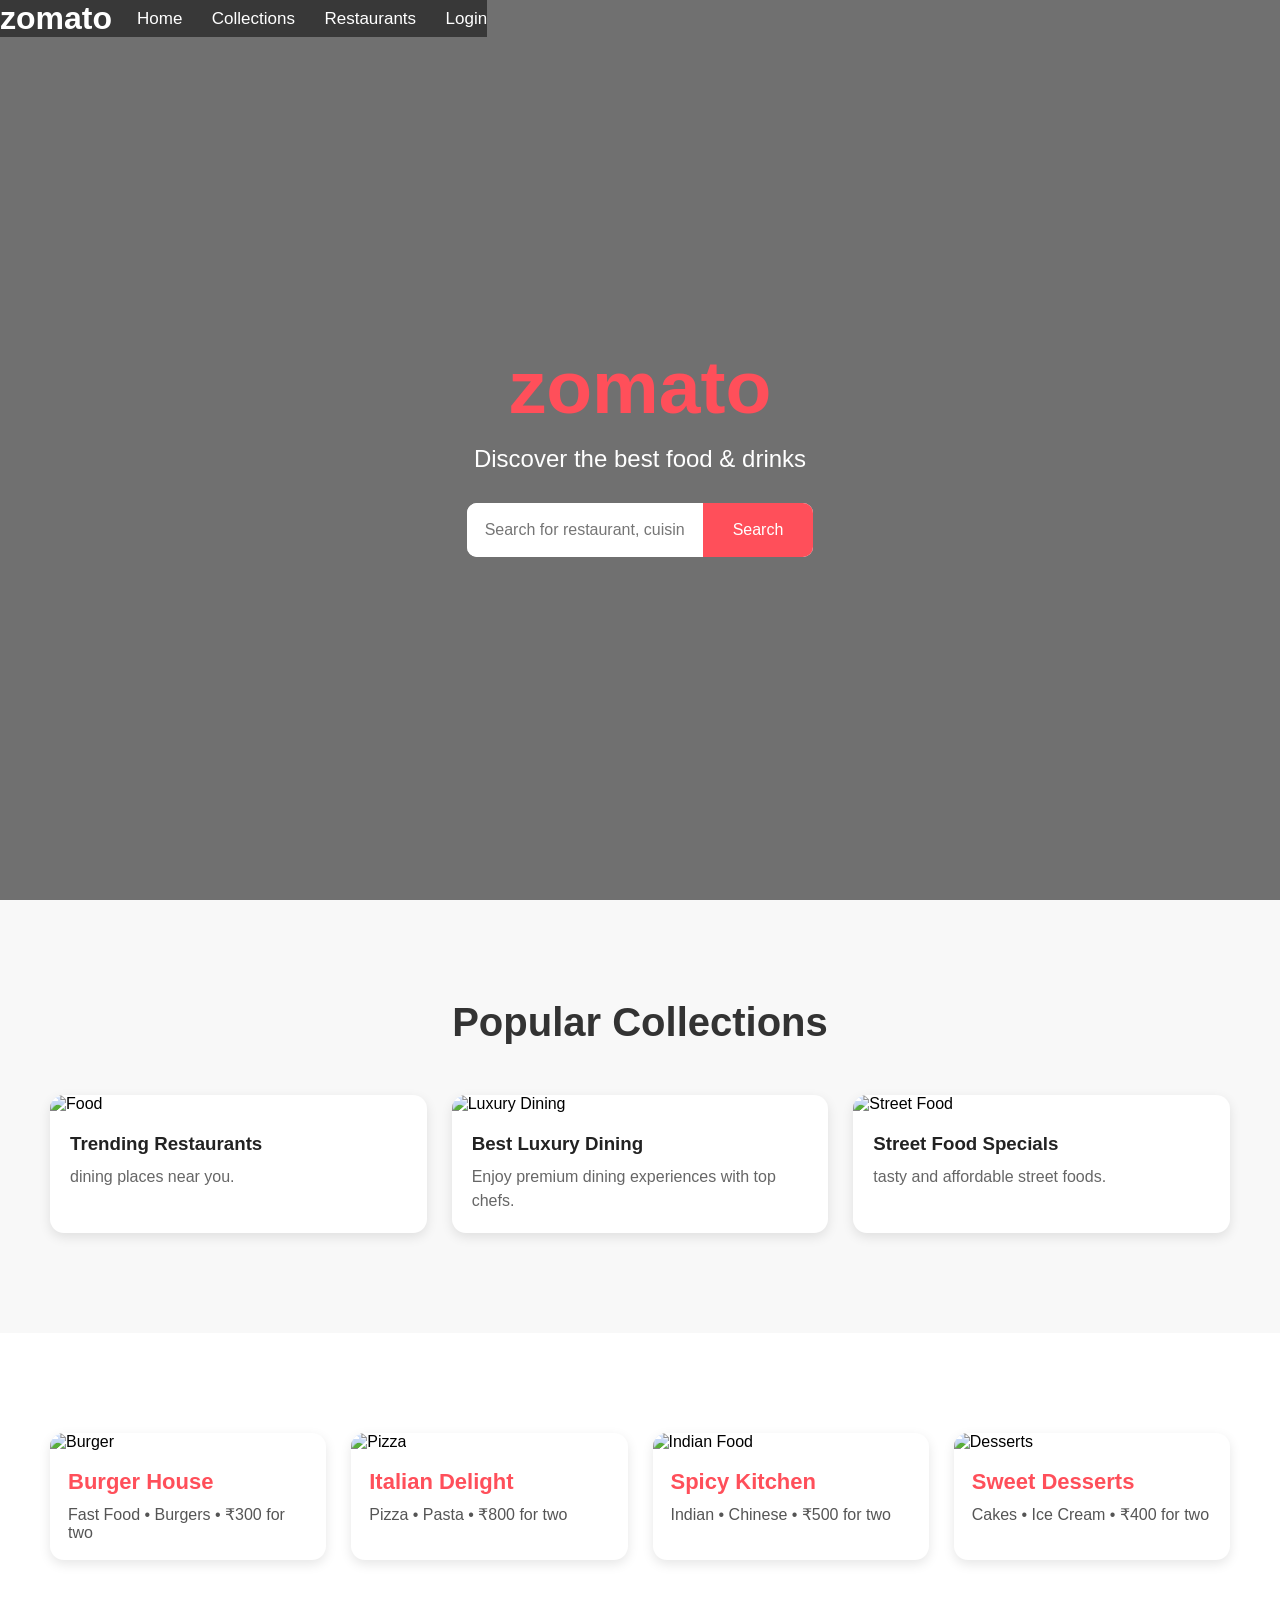
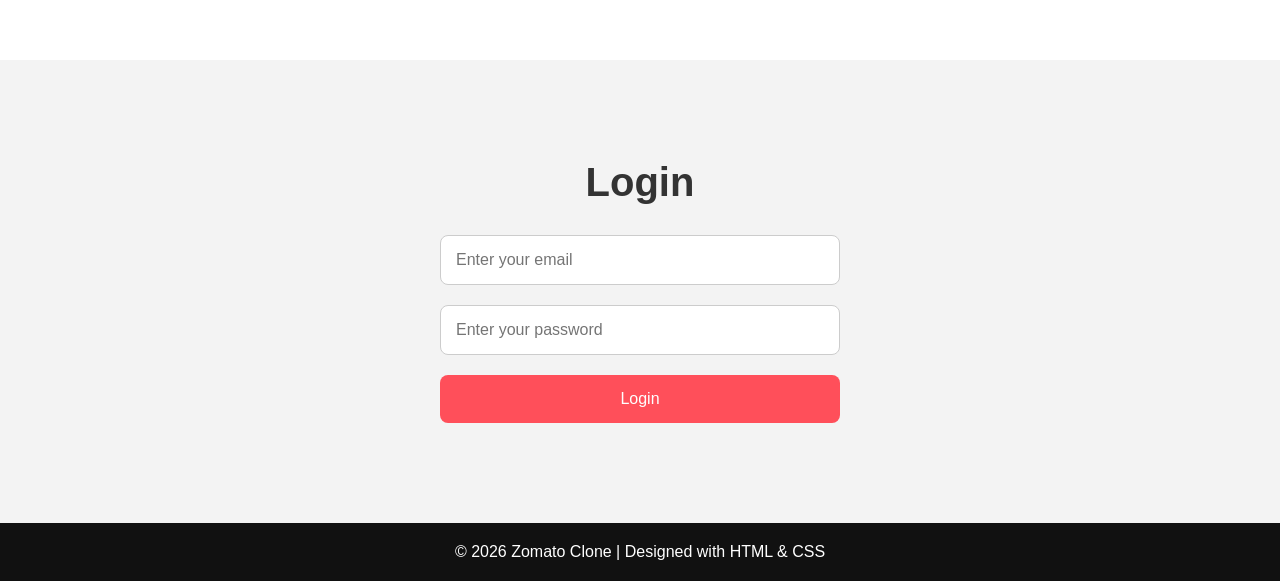
==== commit f0fbcb50: "Merge pull request #6 from Shaik-SanaSamreen/manohar Manohar" ====
--- a/index.html
+++ b/index.html
@@ -39,7 +39,7 @@
 
             <h1>zomato</h1>
 
-            <p>Discover the best food & drinks in your city</p>
+            <p>Discover the best food & drinks</p>
 
             <div class="search-box">
 
@@ -101,7 +101,7 @@
 
                     <h3>Street Food Specials</h3>
 
-                    <p>Discover tasty and affordable street foods.</p>
+                    <p>tasty and affordable street foods.</p>
 
                 </div>
 
--- a/style.css
+++ b/style.css
@@ -19,8 +19,8 @@
 header {
     background: rgba(0, 0, 0, 0.5);
     position: fixed;
-    width: 100%;
-    padding: 20px 60px;
+    /* width: 100%;
+    padding: 20px 60px; */
     display: flex;
     justify-content: space-between;
     align-items: center;
